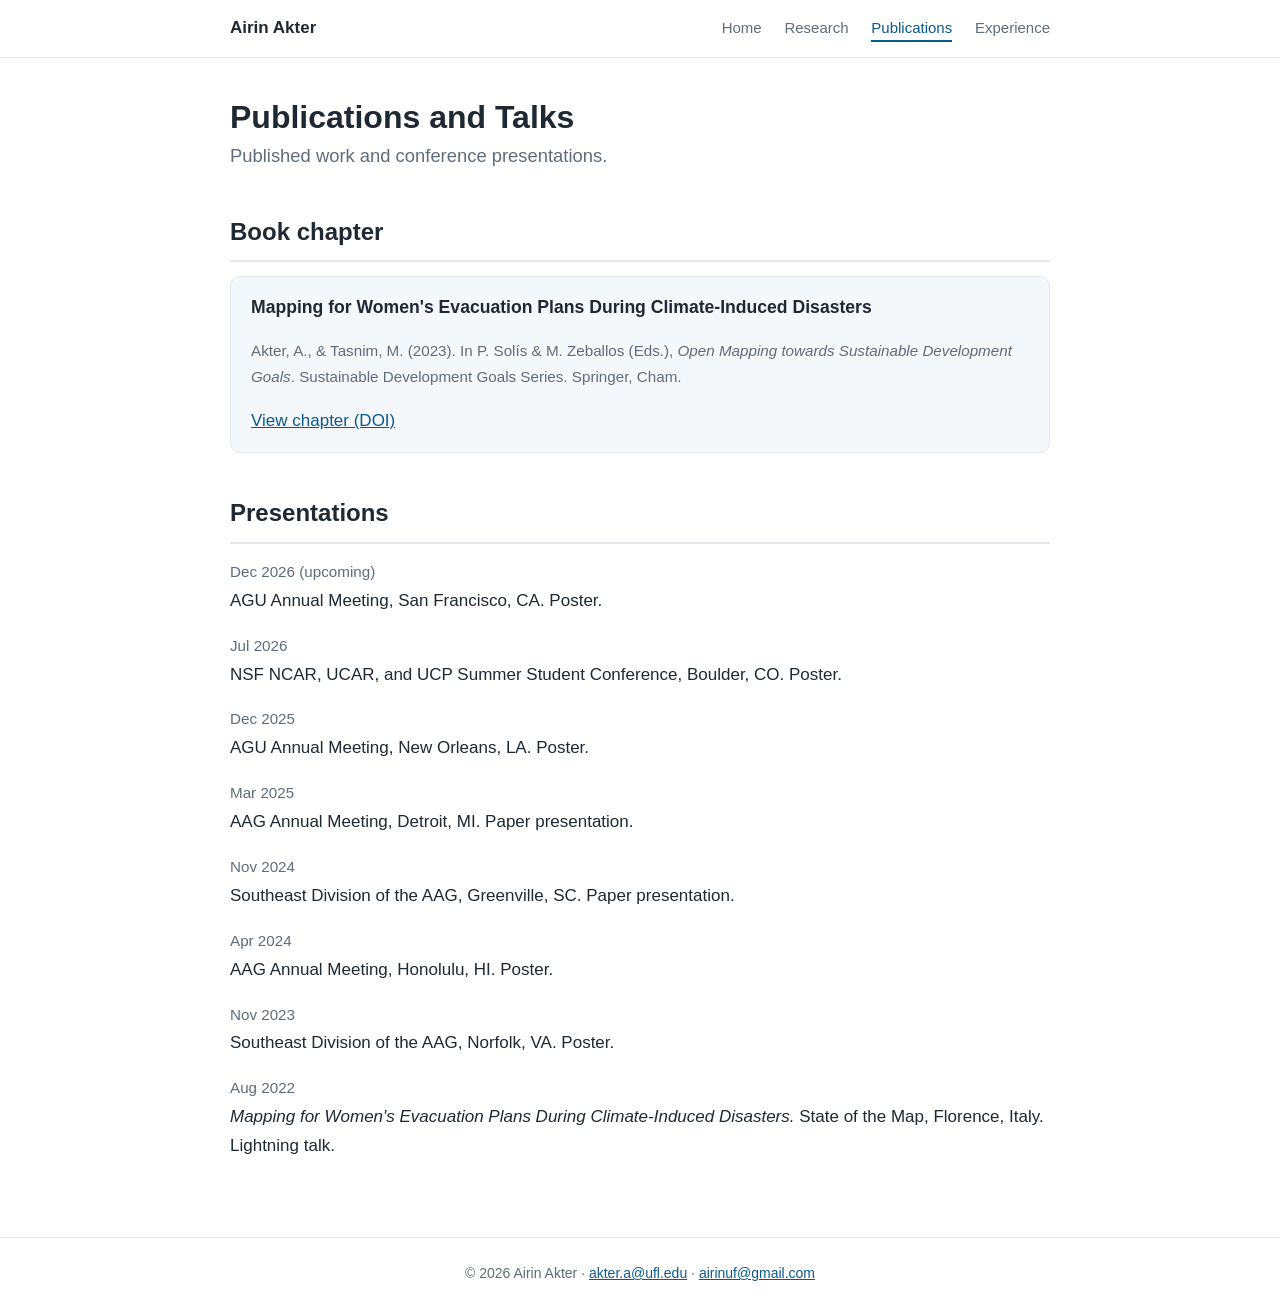
==== publications.html @ ae41c48c "Add files via upload" ====
<!doctype html>
<html lang="en">
<head>
<meta charset="utf-8">
<meta name="viewport" content="width=device-width, initial-scale=1">
<title>Publications | Airin Akter</title>
<meta name="description" content="Publications and presentations by Airin Akter.">
<link rel="stylesheet" href="style.css">
</head>
<body>

<header class="nav">
  <div class="nav-inner">
    <a class="brand" href="index.html">Airin Akter</a>
    <nav>
      <a href="index.html">Home</a>
      <a href="research.html">Research</a>
      <a class="current" href="publications.html">Publications</a>
      <a href="experience.html">Experience</a>
    </nav>
  </div>
</header>

<main>

  <h1 class="page-title">Publications and Talks</h1>
  <p class="lead">Published work and conference presentations.</p>

  <h2>Book chapter</h2>
  <div class="card">
    <h3>Mapping for Women's Evacuation Plans During Climate-Induced Disasters</h3>
    <p class="meta">
      Akter, A., &amp; Tasnim, M. (2023). In P. Sol&iacute;s &amp; M. Zeballos (Eds.),
      <em>Open Mapping towards Sustainable Development Goals</em>. Sustainable Development
      Goals Series. Springer, Cham.
    </p>
    <p><a href="https://doi.org/10.1007/978-3-031-05182-1_22" target="_blank" rel="noopener">View chapter (DOI)</a></p>
  </div>

  <h2>Presentations</h2>

  <div class="item"><span class="when">Dec 2026 (upcoming)</span><br>
    AGU Annual Meeting, San Francisco, CA. Poster.</div>
  <div class="item"><span class="when">Jul 2026</span><br>
    NSF NCAR, UCAR, and UCP Summer Student Conference, Boulder, CO. Poster.</div>
  <div class="item"><span class="when">Dec 2025</span><br>
    AGU Annual Meeting, New Orleans, LA. Poster.</div>
  <div class="item"><span class="when">Mar 2025</span><br>
    AAG Annual Meeting, Detroit, MI. Paper presentation.</div>
  <div class="item"><span class="when">Nov 2024</span><br>
    Southeast Division of the AAG, Greenville, SC. Paper presentation.</div>
  <div class="item"><span class="when">Apr 2024</span><br>
    AAG Annual Meeting, Honolulu, HI. Poster.</div>
  <div class="item"><span class="when">Nov 2023</span><br>
    Southeast Division of the AAG, Norfolk, VA. Poster.</div>
  <div class="item"><span class="when">Aug 2022</span><br>
    <em>Mapping for Women's Evacuation Plans During Climate-Induced Disasters.</em> State of the Map, Florence, Italy. Lightning talk.</div>

</main>

<footer>
  &copy; 2026 Airin Akter &middot;
  <a href="mailto:akter.a@ufl.edu">akter.a@ufl.edu</a> &middot;
  <a href="mailto:airinuf@gmail.com">airinuf@gmail.com</a>
</footer>

</body>
</html>
---- style.css ----
:root {
  --bg: #ffffff;
  --text: #1f2933;
  --muted: #5f6c7b;
  --accent: #0b5a8c;
  --line: #e3e8ee;
  --soft: #f5f8fb;
}
* { box-sizing: border-box; }
html { scroll-behavior: smooth; }
body {
  margin: 0;
  font-family: -apple-system, BlinkMacSystemFont, "Segoe UI", Roboto, Helvetica, Arial, sans-serif;
  color: var(--text);
  background: var(--bg);
  line-height: 1.7;
  font-size: 17px;
}
a { color: var(--accent); }

/* Top menu */
header.nav {
  position: sticky; top: 0; z-index: 10;
  background: rgba(255,255,255,0.96);
  border-bottom: 1px solid var(--line);
}
.nav-inner {
  max-width: 860px; margin: 0 auto; padding: 14px 20px;
  display: flex; flex-wrap: wrap; align-items: center; justify-content: space-between; gap: 10px;
}
.brand { font-weight: 700; color: var(--text); text-decoration: none; }
nav a { margin-left: 18px; text-decoration: none; color: var(--muted); font-size: 15px; padding-bottom: 4px; }
nav a:hover { color: var(--accent); }
nav a.current { color: var(--accent); border-bottom: 2px solid var(--accent); }

main { max-width: 860px; margin: 0 auto; padding: 40px 20px 60px; }
h1 { font-size: 2.3rem; margin: 0 0 6px; line-height: 1.2; }
h2 { font-size: 1.5rem; margin: 40px 0 14px; padding-bottom: 8px; border-bottom: 2px solid var(--line); }
h3 { font-size: 1.1rem; margin: 22px 0 4px; }
.page-title { font-size: 2rem; margin: 0 0 4px; }
.lead { font-size: 1.15rem; color: var(--muted); margin: 0 0 24px; }
.tagline { color: var(--muted); font-size: 1.1rem; margin: 0 0 18px; }
.meta { color: var(--muted); font-size: 0.95rem; }

/* Home page top */
.hero { display: flex; gap: 28px; align-items: flex-start; flex-wrap: wrap; }
.photo {
  width: 170px; height: 170px; border-radius: 50%;
  background: var(--soft); border: 1px solid var(--line);
  display: flex; align-items: center; justify-content: center;
  color: var(--muted); font-size: 13px; text-align: center; padding: 12px;
  flex-shrink: 0; overflow: hidden; position: relative;
}
.photo img { position: absolute; top: 0; left: 0; width: 100%; height: 100%; object-fit: cover; }
.hero-text { flex: 1; min-width: 260px; }
.links a {
  display: inline-block; margin: 6px 10px 0 0; padding: 7px 14px;
  border: 1px solid var(--line); border-radius: 999px;
  text-decoration: none; font-size: 15px; background: var(--soft);
}
.links a:hover { border-color: var(--accent); }

/* Cards and items */
.card {
  background: var(--soft); border: 1px solid var(--line);
  border-radius: 10px; padding: 16px 20px; margin: 14px 0;
}
.card h3 { margin-top: 0; }
.card p:last-child { margin-bottom: 0; }
.item { margin: 0 0 16px; }
.when { color: var(--muted); font-size: 0.95rem; }
ul { padding-left: 20px; }
li { margin-bottom: 8px; }

/* Research page: a calm, readable column */
.prose p { margin: 0 0 18px; max-width: 680px; }
.pullquote {
  border-left: 4px solid var(--accent);
  padding: 4px 0 4px 18px; margin: 28px 0;
  font-size: 1.2rem; color: var(--text); max-width: 680px;
}
.tools { background: var(--soft); border: 1px solid var(--line); border-radius: 10px; padding: 16px 20px; max-width: 680px; }
.tools p { margin: 0 0 8px; }
.tools p:last-child { margin-bottom: 0; }

footer {
  border-top: 1px solid var(--line); text-align: center;
  color: var(--muted); font-size: 14px; padding: 24px 20px;
}
@media (max-width: 560px) {
  h1 { font-size: 1.8rem; }
  .page-title { font-size: 1.6rem; }
  nav a { margin-left: 12px; font-size: 14px; }
}
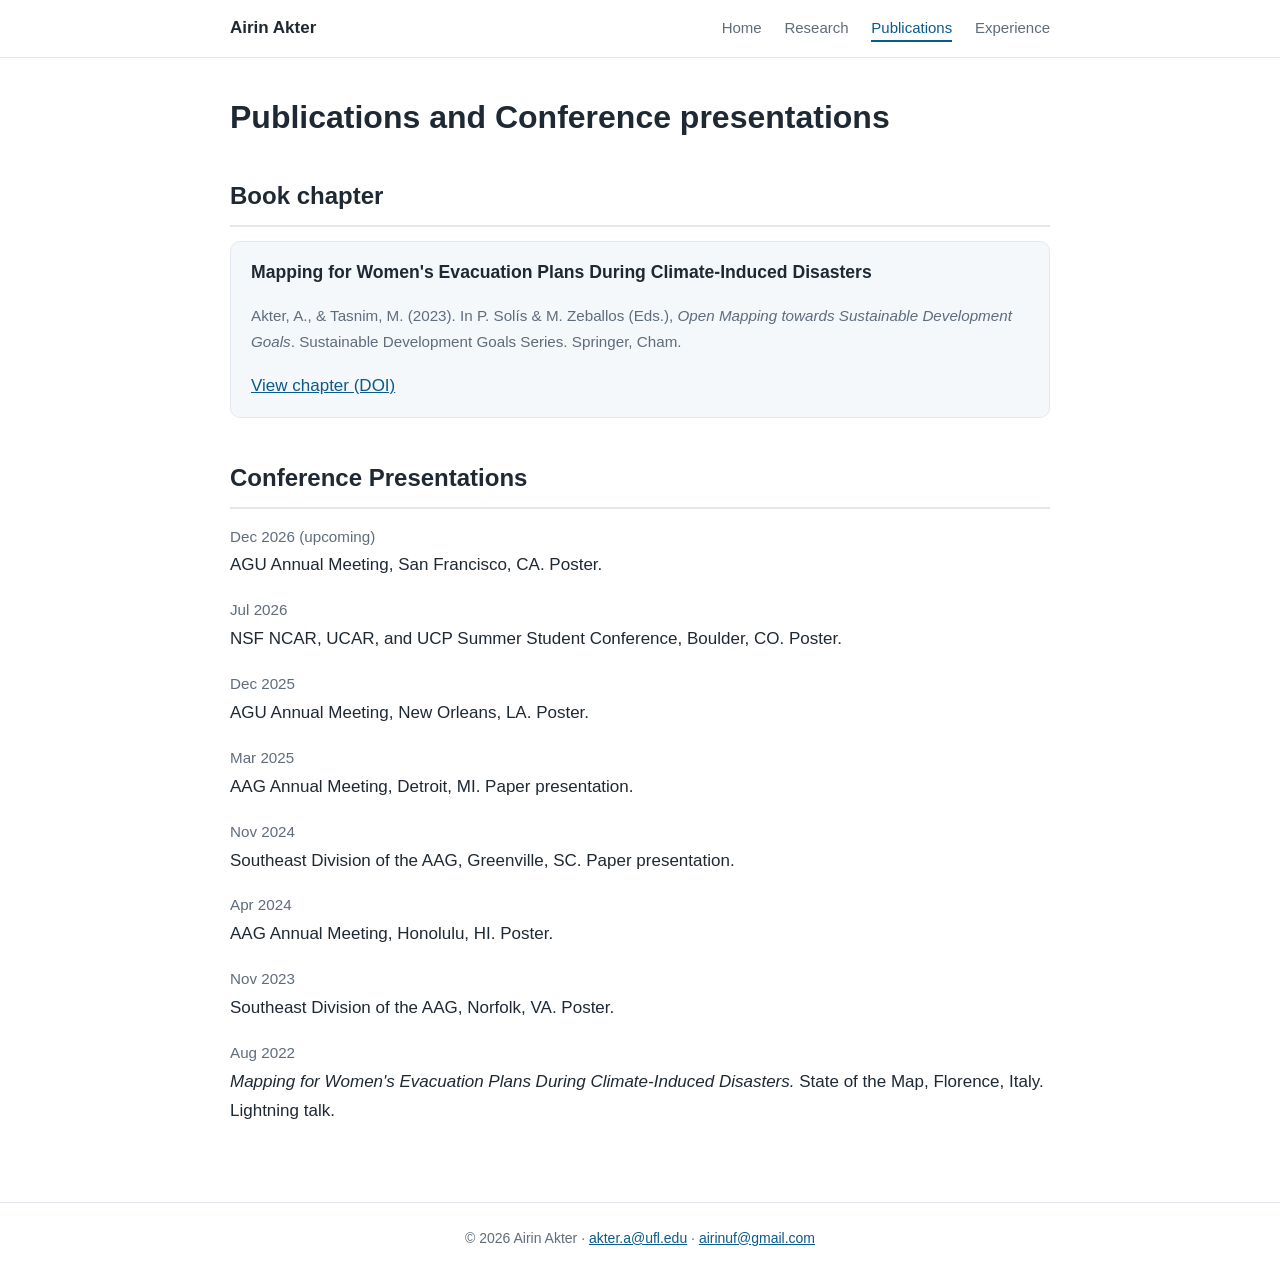
==== commit 3b94d4f4: "Update publications.html" ====
--- a/publications.html
+++ b/publications.html
@@ -23,8 +23,7 @@
 
 <main>
 
-  <h1 class="page-title">Publications and Talks</h1>
-  <p class="lead">Published work and conference presentations.</p>
+  <h1 class="page-title">Publications and Conference presentations</h1>
 
   <h2>Book chapter</h2>
   <div class="card">
@@ -37,7 +36,7 @@
     <p><a href="https://doi.org/10.1007/978-3-031-05182-1_22" target="_blank" rel="noopener">View chapter (DOI)</a></p>
   </div>
 
-  <h2>Presentations</h2>
+  <h2>Conference Presentations</h2>
 
   <div class="item"><span class="when">Dec 2026 (upcoming)</span><br>
     AGU Annual Meeting, San Francisco, CA. Poster.</div>
